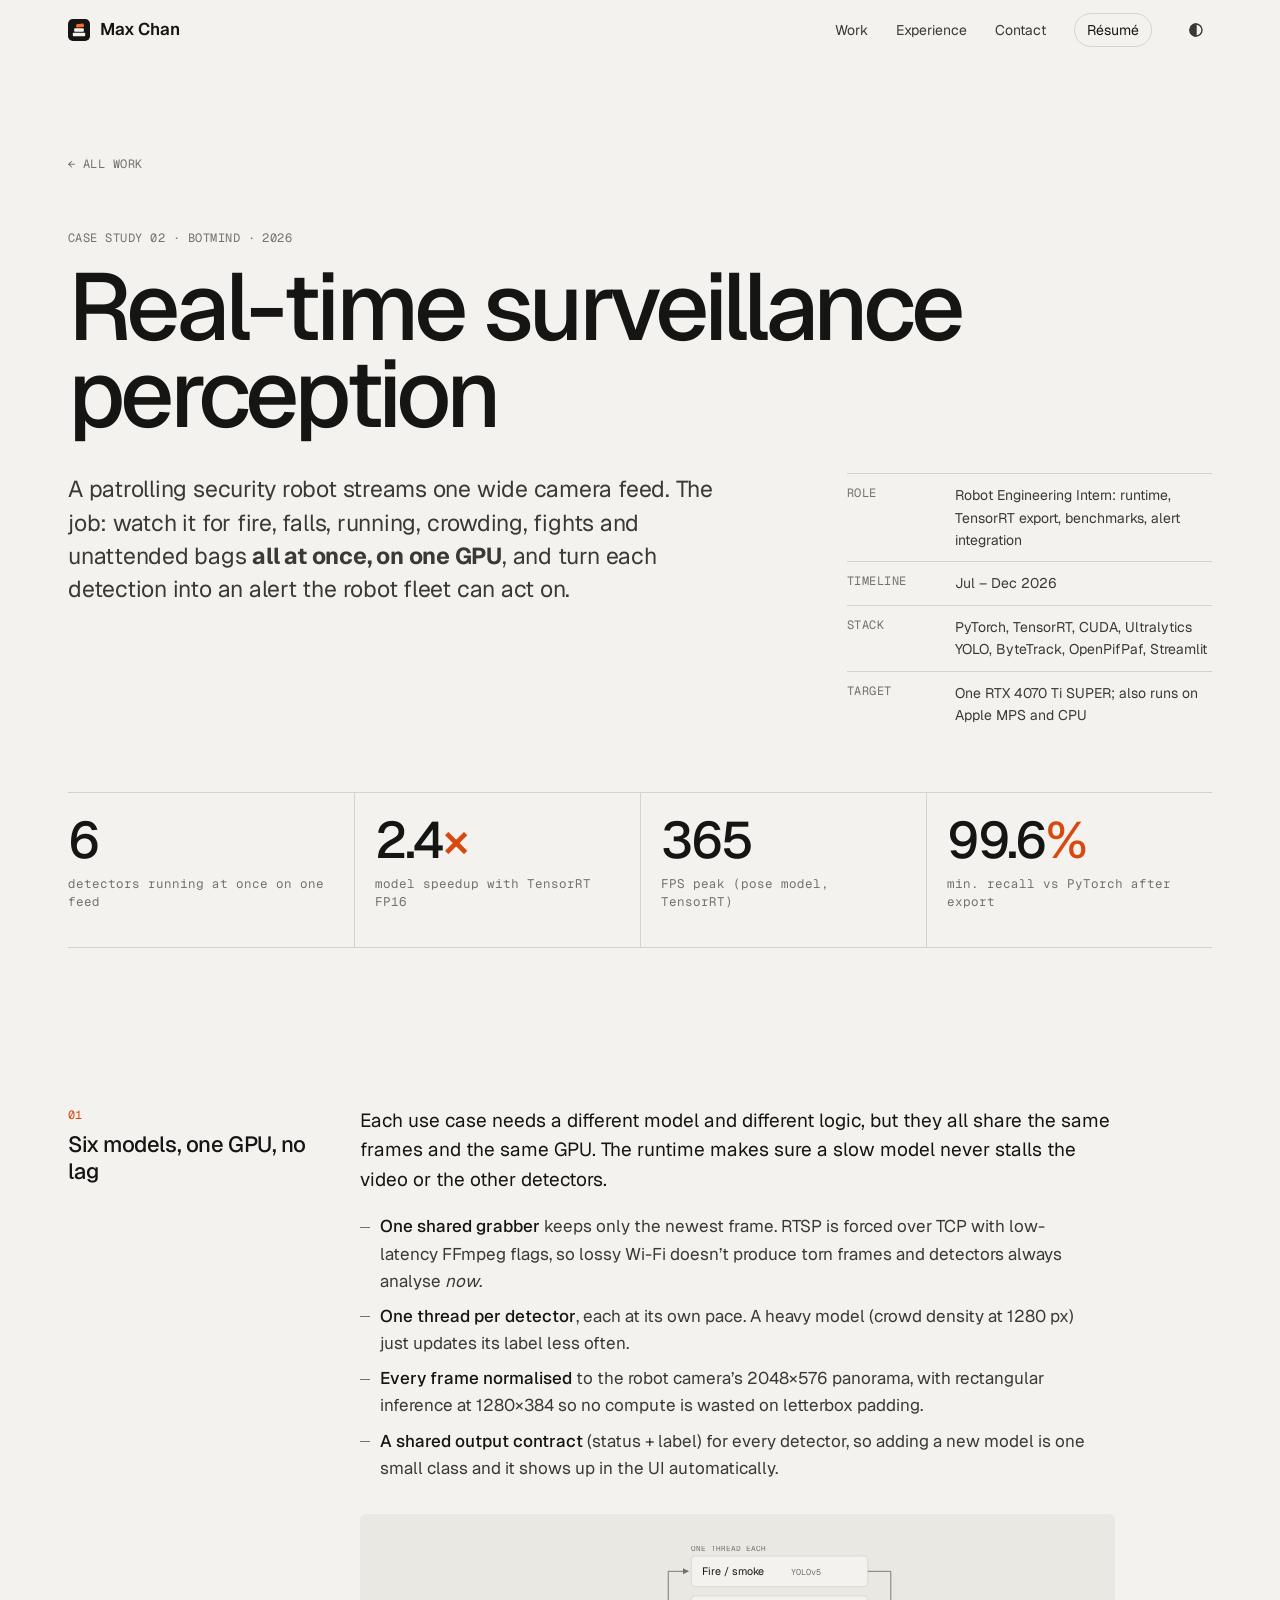
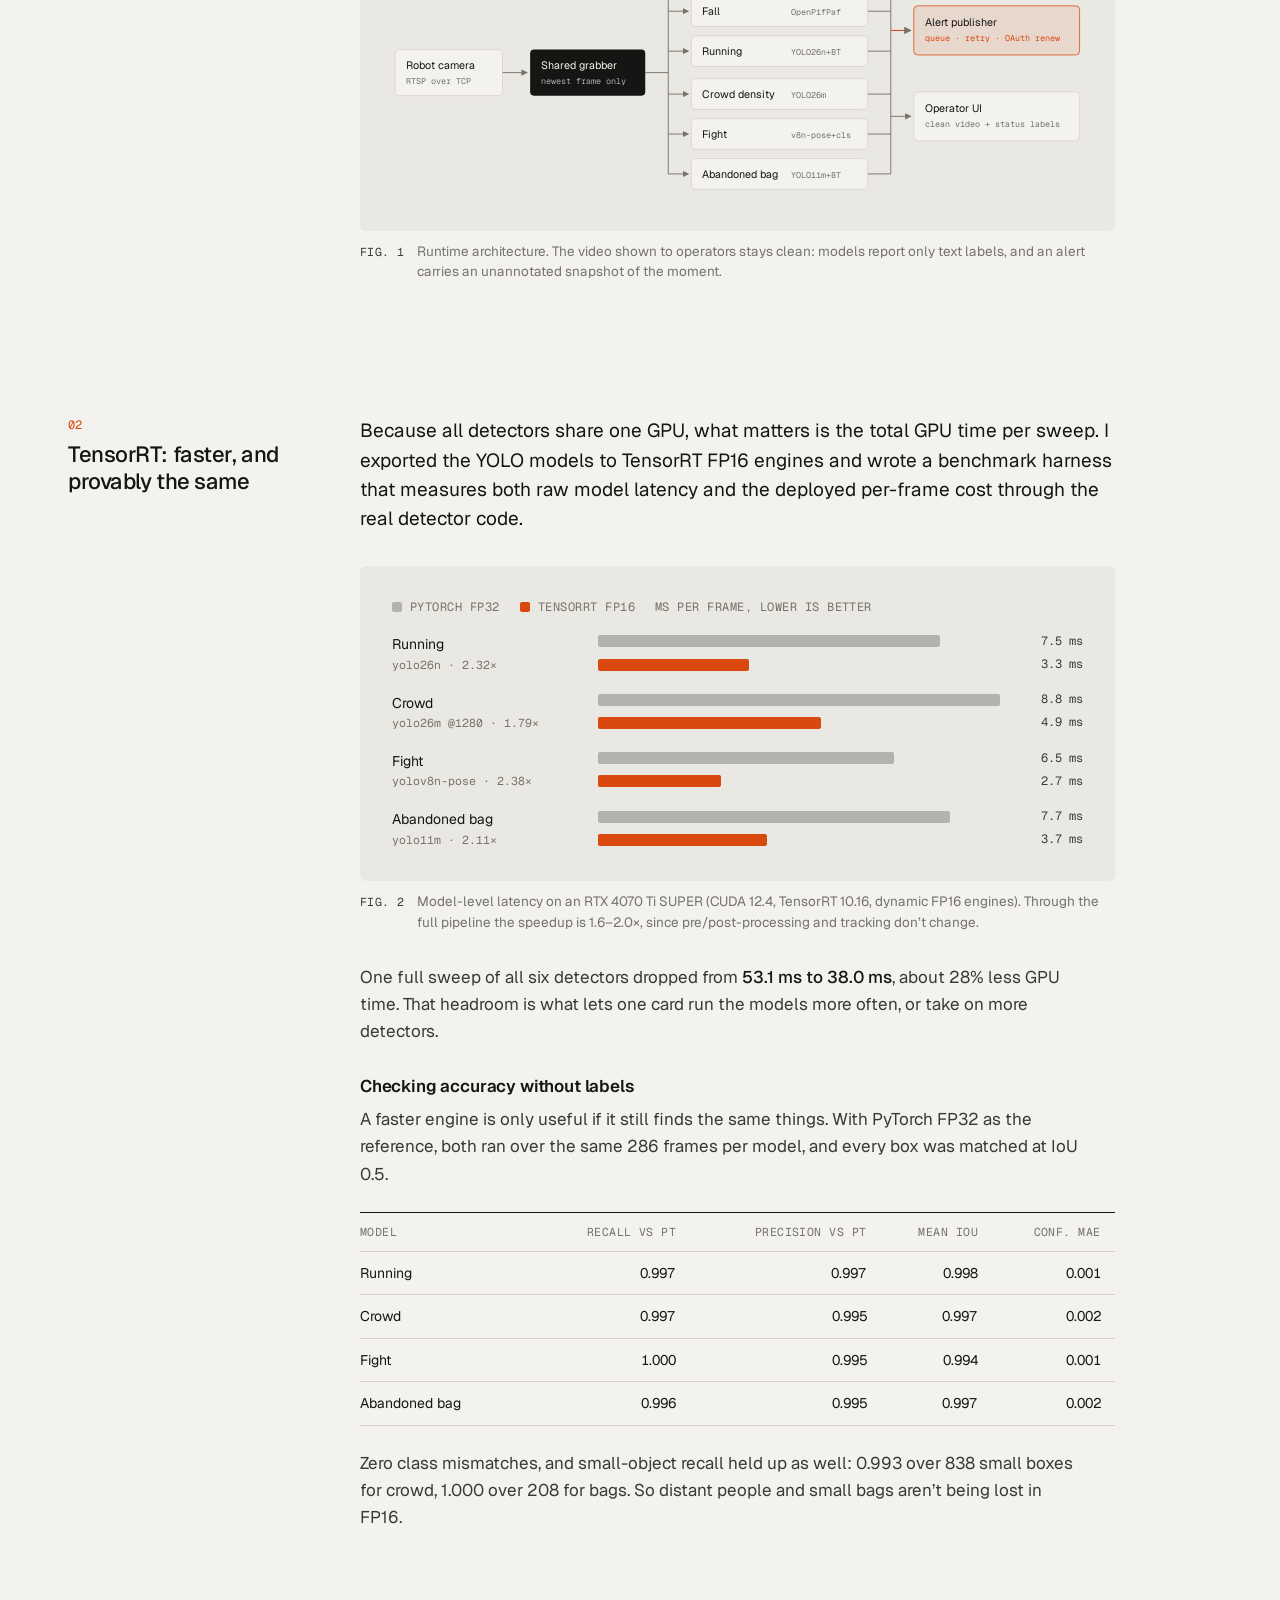
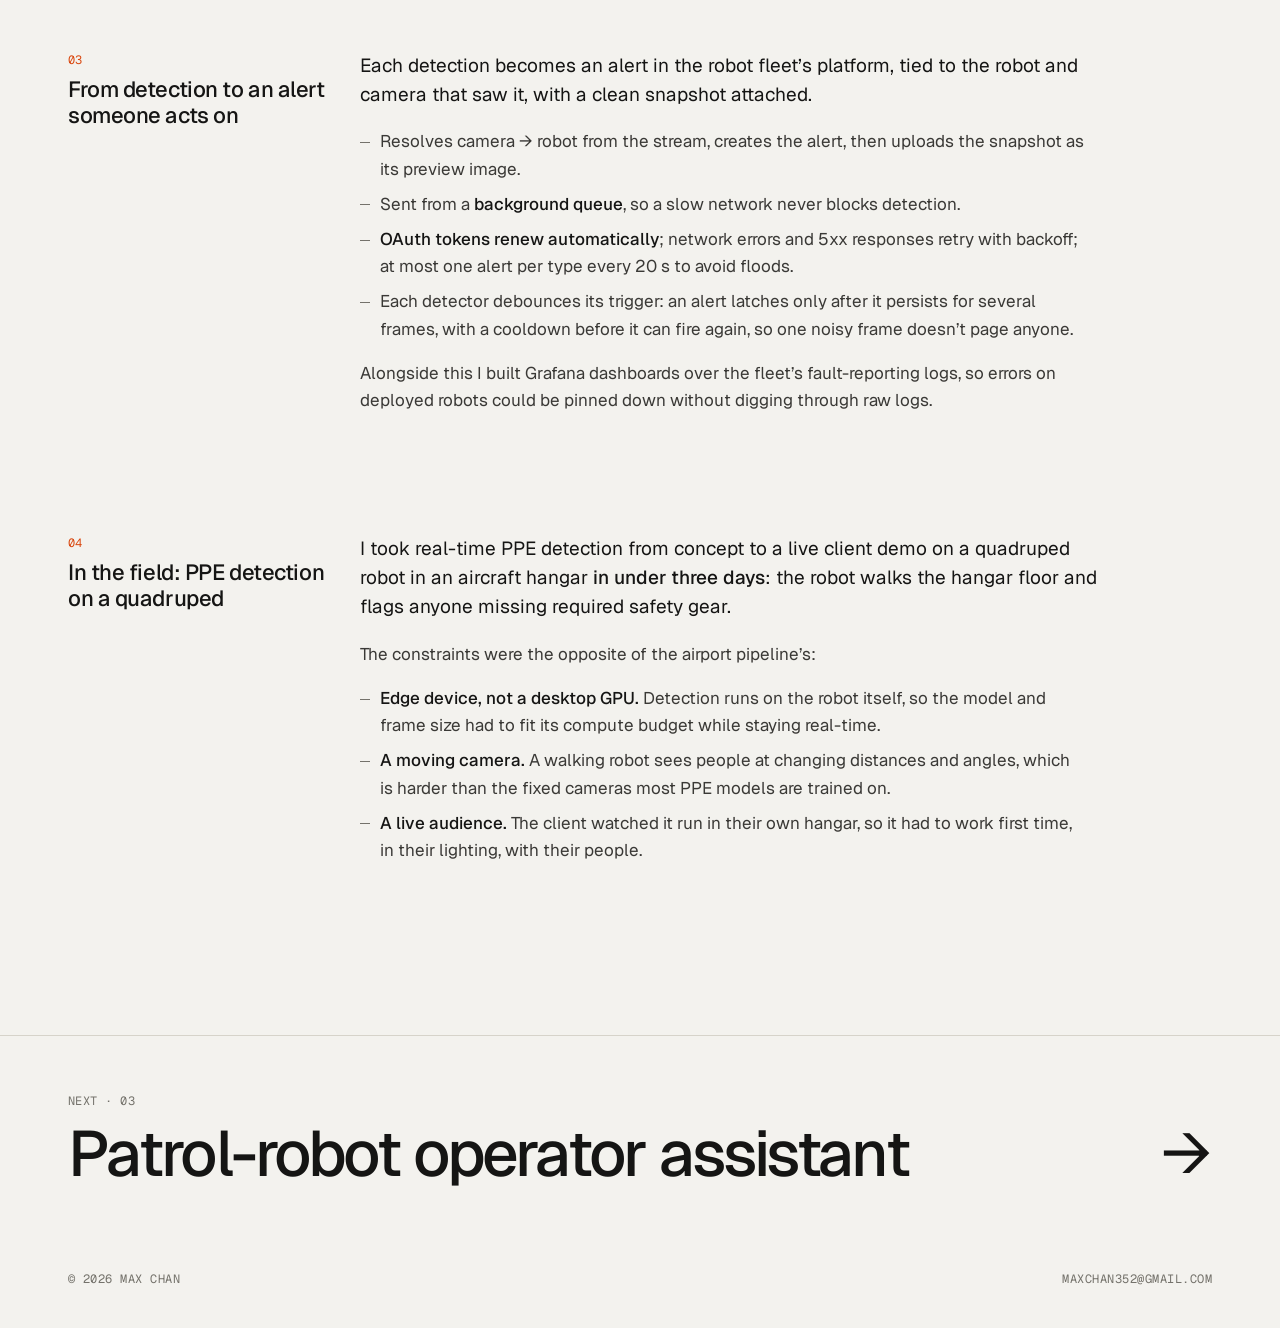
==== work/airport-perception.html @ 88ac438a "Portfolio site Co-Authored-By: Claude Opus 5.5 <noreply@anthropic.com>" ====
<!doctype html>
<html lang="en" class="no-js">
<head>
  <meta charset="utf-8">
  <meta name="viewport" content="width=device-width, initial-scale=1">
  <title>Real-time Surveillance Perception · Max Chan</title>
  <meta name="description" content="Six detectors sharing one GPU on a patrol robot's camera feed, exported to TensorRT FP16 for up to 2.4x faster inference with 99.6%+ recall parity, wired into the robot fleet's alert API.">
  <link rel="icon" href="../assets/favicon.svg" type="image/svg+xml">
  <link rel="preconnect" href="https://fonts.googleapis.com">
  <link rel="preconnect" href="https://fonts.gstatic.com" crossorigin>
  <link href="https://fonts.googleapis.com/css2?family=Geist:wght@300..700&family=Geist+Mono:wght@400;500&display=swap" rel="stylesheet">
  <link rel="stylesheet" href="../assets/css/site.css">
  <script>try{var t=localStorage.getItem("theme");if(t)document.documentElement.dataset.theme=t}catch(e){}</script>
</head>
<body>
<a class="skip" href="#main">Skip to content</a>

<header class="site-header">
  <div class="wrap">
    <a class="brand" href="../" aria-label="Max Chan, home">
      <img class="brand-mark" src="../assets/favicon.svg" alt="">
      Max Chan
    </a>
    <nav class="nav" aria-label="Primary">
      <a href="../#work">Work</a>
      <a class="nav-hide" href="../#experience">Experience</a>
      <a class="nav-hide" href="../#contact">Contact</a>
      <a class="nav-cv" href="../assets/Max_Chan_Resume.pdf">Résumé</a>
      <button class="theme-btn" type="button" aria-label="Toggle dark mode">
        <svg viewBox="0 0 16 16" fill="none" stroke="currentColor" stroke-width="1.4"><circle cx="8" cy="8" r="6"/><path d="M8 2a6 6 0 0 0 0 12z" fill="currentColor"/></svg>
      </button>
    </nav>
  </div>
</header>

<main id="main">
  <section class="cs-head">
    <div class="wrap">
      <a class="back mono" href="../#work">← All work</a>
      <p class="label" style="margin-bottom:16px">Case study 02 · Botmind · 2026</p>
      <h1>Real-time surveillance perception</h1>
      <div class="cs-intro">
        <p class="lede">
          A patrolling security robot streams one wide camera feed. The job: watch it for fire, falls, running,
          crowding, fights and unattended bags <strong>all at once, on one GPU</strong>, and turn each detection
          into an alert the robot fleet can act on.
        </p>
        <dl class="cs-facts">
          <div><dt class="label">Role</dt><dd>Robot Engineering Intern: runtime, TensorRT export, benchmarks, alert integration</dd></div>
          <div><dt class="label">Timeline</dt><dd>Jul – Dec 2026</dd></div>
          <div><dt class="label">Stack</dt><dd>PyTorch, TensorRT, CUDA, Ultralytics YOLO, ByteTrack, OpenPifPaf, Streamlit</dd></div>
          <div><dt class="label">Target</dt><dd>One RTX 4070 Ti SUPER; also runs on Apple MPS and CPU</dd></div>
        </dl>
      </div>

      <div class="stats">
        <div class="stat"><div class="n">6</div><p class="mono">detectors running at once on one feed</p></div>
        <div class="stat"><div class="n">2.4<em>×</em></div><p class="mono">model speedup with TensorRT FP16</p></div>
        <div class="stat"><div class="n">365</div><p class="mono">FPS peak (pose model, TensorRT)</p></div>
        <div class="stat"><div class="n">99.6<em>%</em></div><p class="mono">min. recall vs PyTorch after export</p></div>
      </div>
    </div>
  </section>

  <div class="wrap">
    <section class="chapter">
      <div class="chapter-side"><div class="sticky"><span class="num">01</span><h2>Six models, one GPU, no lag</h2></div></div>
      <div class="chapter-body">
        <p>Each use case needs a different model and different logic, but they all share the same frames and the same GPU. The runtime makes sure a slow model never stalls the video or the other detectors.</p>
        <ul>
          <li><strong>One shared grabber</strong> keeps only the newest frame. RTSP is forced over TCP with low-latency FFmpeg flags, so lossy Wi-Fi doesn’t produce torn frames and detectors always analyse <em>now</em>.</li>
          <li><strong>One thread per detector</strong>, each at its own pace. A heavy model (crowd density at 1280 px) just updates its label less often.</li>
          <li><strong>Every frame normalised</strong> to the robot camera’s 2048×576 panorama, with rectangular inference at 1280×384 so no compute is wasted on letterbox padding.</li>
          <li><strong>A shared output contract</strong> (status + label) for every detector, so adding a new model is one small class and it shows up in the UI automatically.</li>
        </ul>
        <figure>
          <div class="diagram diagram-scroll">
            <svg viewBox="0 0 900 330" role="img" aria-label="Architecture: robot camera to a shared frame grabber, fanned out to six detector threads, which feed an alert publisher and the operator UI">
              <defs><marker id="ah" viewBox="0 0 8 8" refX="7" refY="4" markerWidth="7" markerHeight="7" orient="auto"><path d="M0 0 L8 4 L0 8 z" class="arrowhead"/></marker></defs>
              <rect class="box" x="4" y="135" width="140" height="60" rx="5"/>
              <text class="t" x="18" y="160">Robot camera</text><text class="t-s" x="18" y="180">RTSP over TCP</text>
              <rect class="box-ink" x="180" y="135" width="150" height="60" rx="5"/>
              <text class="t-inv" x="194" y="160">Shared grabber</text><text class="t-s" x="194" y="180" style="fill:var(--bg);opacity:.7">newest frame only</text>
              <path class="ln" d="M144 165 H176" marker-end="url(#ah)"/>
              <path class="ln" d="M330 165 H360 M360 33 V297"/>
              <g>
                <path class="ln" d="M360 33 H386" marker-end="url(#ah)"/><path class="ln" d="M360 85 H386" marker-end="url(#ah)"/><path class="ln" d="M360 137 H386" marker-end="url(#ah)"/>
                <path class="ln" d="M360 193 H386" marker-end="url(#ah)"/><path class="ln" d="M360 245 H386" marker-end="url(#ah)"/><path class="ln" d="M360 297 H386" marker-end="url(#ah)"/>
              </g>
              <g>
                <rect class="box" x="390" y="13" width="230" height="40" rx="5"/><text class="t" x="404" y="38">Fire / smoke</text><text class="t-s" x="520" y="38">YOLOv5</text>
                <rect class="box" x="390" y="65" width="230" height="40" rx="5"/><text class="t" x="404" y="90">Fall</text><text class="t-s" x="520" y="90">OpenPifPaf</text>
                <rect class="box" x="390" y="117" width="230" height="40" rx="5"/><text class="t" x="404" y="142">Running</text><text class="t-s" x="520" y="142">YOLO26n+BT</text>
                <rect class="box" x="390" y="173" width="230" height="40" rx="5"/><text class="t" x="404" y="198">Crowd density</text><text class="t-s" x="520" y="198">YOLO26m</text>
                <rect class="box" x="390" y="225" width="230" height="40" rx="5"/><text class="t" x="404" y="250">Fight</text><text class="t-s" x="520" y="250">v8n-pose+cls</text>
                <rect class="box" x="390" y="277" width="230" height="40" rx="5"/><text class="t" x="404" y="302">Abandoned bag</text><text class="t-s" x="520" y="302">YOLO11m+BT</text>
              </g>
              <path class="ln" d="M620 33 H650 M620 85 H650 M620 137 H650 M620 193 H650 M620 245 H650 M620 297 H650 M650 33 V297"/>
              <path class="ln-acc" d="M650 110 H676" marker-end="url(#ah)"/>
              <path class="ln" d="M650 222 H676" marker-end="url(#ah)"/>
              <rect class="box-accent" x="680" y="78" width="216" height="64" rx="5"/>
              <text class="t" x="694" y="104">Alert publisher</text><text class="t-acc" x="694" y="124">queue · retry · OAuth renew</text>
              <rect class="box" x="680" y="190" width="216" height="64" rx="5"/>
              <text class="t" x="694" y="216">Operator UI</text><text class="t-s" x="694" y="236">clean video + status labels</text>
              <text class="t-s" x="390" y="6" style="font-size:10px">ONE THREAD EACH</text>
            </svg>
          </div>
          <figcaption><span class="mono">Fig. 1</span><span>Runtime architecture. The video shown to operators stays clean: models report only text labels, and an alert carries an unannotated snapshot of the moment.</span></figcaption>
        </figure>
      </div>
    </section>

    <section class="chapter">
      <div class="chapter-side"><div class="sticky"><span class="num">02</span><h2>TensorRT: faster, and provably the same</h2></div></div>
      <div class="chapter-body">
        <p>Because all detectors share one GPU, what matters is the total GPU time per sweep. I exported the YOLO models to TensorRT FP16 engines and wrote a benchmark harness that measures both raw model latency and the deployed per-frame cost through the real detector code.</p>
        <figure>
          <div class="diagram">
            <div class="chart">
              <div class="chart-legend mono"><span><i style="background:var(--muted);opacity:.45"></i>PyTorch FP32</span><span><i style="background:var(--accent)"></i>TensorRT FP16</span><span>ms per frame, lower is better</span></div>
              <div class="chart-row">
                <div class="name">Running<span class="mono">yolo26n · 2.32×</span></div>
                <div class="chart-bars">
                  <div class="chart-bar"><div class="track"><div class="fill" style="width:83.3%"></div></div><span class="v">7.5 ms</span></div>
                  <div class="chart-bar trt"><div class="track"><div class="fill" style="width:36.7%"></div></div><span class="v">3.3 ms</span></div>
                </div>
              </div>
              <div class="chart-row">
                <div class="name">Crowd<span class="mono">yolo26m @1280 · 1.79×</span></div>
                <div class="chart-bars">
                  <div class="chart-bar"><div class="track"><div class="fill" style="width:97.8%"></div></div><span class="v">8.8 ms</span></div>
                  <div class="chart-bar trt"><div class="track"><div class="fill" style="width:54.4%"></div></div><span class="v">4.9 ms</span></div>
                </div>
              </div>
              <div class="chart-row">
                <div class="name">Fight<span class="mono">yolov8n-pose · 2.38×</span></div>
                <div class="chart-bars">
                  <div class="chart-bar"><div class="track"><div class="fill" style="width:72.2%"></div></div><span class="v">6.5 ms</span></div>
                  <div class="chart-bar trt"><div class="track"><div class="fill" style="width:30%"></div></div><span class="v">2.7 ms</span></div>
                </div>
              </div>
              <div class="chart-row">
                <div class="name">Abandoned bag<span class="mono">yolo11m · 2.11×</span></div>
                <div class="chart-bars">
                  <div class="chart-bar"><div class="track"><div class="fill" style="width:85.6%"></div></div><span class="v">7.7 ms</span></div>
                  <div class="chart-bar trt"><div class="track"><div class="fill" style="width:41.1%"></div></div><span class="v">3.7 ms</span></div>
                </div>
              </div>
            </div>
          </div>
          <figcaption><span class="mono">Fig. 2</span><span>Model-level latency on an RTX 4070 Ti SUPER (CUDA 12.4, TensorRT 10.16, dynamic FP16 engines). Through the full pipeline the speedup is 1.6–2.0×, since pre/post-processing and tracking don’t change.</span></figcaption>
        </figure>
        <p>One full sweep of all six detectors dropped from <strong>53.1 ms to 38.0 ms</strong>, about 28% less GPU time. That headroom is what lets one card run the models more often, or take on more detectors.</p>

        <h3>Checking accuracy without labels</h3>
        <p>A faster engine is only useful if it still finds the same things. With PyTorch FP32 as the reference, both ran over the same 286 frames per model, and every box was matched at IoU 0.5.</p>
        <div class="table-wrap">
          <table>
            <thead><tr><th>Model</th><th class="num">Recall vs PT</th><th class="num">Precision vs PT</th><th class="num">Mean IoU</th><th class="num">Conf. MAE</th></tr></thead>
            <tbody>
              <tr><td>Running</td><td class="num">0.997</td><td class="num">0.997</td><td class="num">0.998</td><td class="num">0.001</td></tr>
              <tr><td>Crowd</td><td class="num">0.997</td><td class="num">0.995</td><td class="num">0.997</td><td class="num">0.002</td></tr>
              <tr><td>Fight</td><td class="num">1.000</td><td class="num">0.995</td><td class="num">0.994</td><td class="num">0.001</td></tr>
              <tr><td>Abandoned bag</td><td class="num">0.996</td><td class="num">0.995</td><td class="num">0.997</td><td class="num">0.002</td></tr>
            </tbody>
          </table>
        </div>
        <p>Zero class mismatches, and small-object recall held up as well: 0.993 over 838 small boxes for crowd, 1.000 over 208 for bags. So distant people and small bags aren’t being lost in FP16.</p>
      </div>
    </section>

    <section class="chapter">
      <div class="chapter-side"><div class="sticky"><span class="num">03</span><h2>From detection to an alert someone acts on</h2></div></div>
      <div class="chapter-body">
        <p>Each detection becomes an alert in the robot fleet’s platform, tied to the robot and camera that saw it, with a clean snapshot attached.</p>
        <ul>
          <li>Resolves camera → robot from the stream, creates the alert, then uploads the snapshot as its preview image.</li>
          <li>Sent from a <strong>background queue</strong>, so a slow network never blocks detection.</li>
          <li><strong>OAuth tokens renew automatically</strong>; network errors and 5xx responses retry with backoff; at most one alert per type every 20 s to avoid floods.</li>
          <li>Each detector debounces its trigger: an alert latches only after it persists for several frames, with a cooldown before it can fire again, so one noisy frame doesn’t page anyone.</li>
        </ul>
        <p>Alongside this I built Grafana dashboards over the fleet’s fault-reporting logs, so errors on deployed robots could be pinned down without digging through raw logs.</p>
      </div>
    </section>

    <section class="chapter">
      <div class="chapter-side"><div class="sticky"><span class="num">04</span><h2>In the field: PPE detection on a quadruped</h2></div></div>
      <div class="chapter-body">
        <p>I took real-time PPE detection from concept to a live client demo on a quadruped robot in an aircraft hangar <strong>in under three days</strong>: the robot walks the hangar floor and flags anyone missing required safety gear.</p>
        <p>The constraints were the opposite of the airport pipeline’s:</p>
        <ul>
          <li><strong>Edge device, not a desktop GPU.</strong> Detection runs on the robot itself, so the model and frame size had to fit its compute budget while staying real-time.</li>
          <li><strong>A moving camera.</strong> A walking robot sees people at changing distances and angles, which is harder than the fixed cameras most PPE models are trained on.</li>
          <li><strong>A live audience.</strong> The client watched it run in their own hangar, so it had to work first time, in their lighting, with their people.</li>
        </ul>
      </div>
    </section>
  </div>

  <nav class="next" aria-label="Next project">
    <div class="wrap">
      <a href="gibson-assistant.html">
        <div><p class="label">Next · 03</p><h2>Patrol-robot operator assistant</h2></div>
        <span class="arrow" aria-hidden="true">→</span>
      </a>
    </div>
  </nav>
</main>

<footer class="site-footer">
  <div class="wrap mono">
    <span>© 2026 Max Chan</span>
    <a href="mailto:maxchan352@gmail.com" style="text-decoration:none">maxchan352@gmail.com</a>
  </div>
</footer>

<script src="../assets/js/site.js" defer></script>
</body>
</html>
---- assets/css/site.css ----
/* ---------------------------------------------------------------
   Max Chan: portfolio
   One stylesheet. Tokens first, then layout, then components.
---------------------------------------------------------------- */

:root {
  --bg: #f3f2ee;
  --surface: #eae8e2;
  --surface-2: #e2dfd7;
  --ink: #151514;
  --ink-2: #3a3936;
  --muted: #74726b;
  --rule: #d6d3ca;
  --accent: #d9480f;
  --accent-soft: rgba(217, 72, 15, 0.1);
  --maxw: 1240px;
  --gutter: clamp(16px, 4vw, 48px);
  --radius: 6px;
  --font: "Geist", ui-sans-serif, system-ui, -apple-system, "Segoe UI", sans-serif;
  --mono: "Geist Mono", ui-monospace, "SF Mono", Menlo, monospace;
  color-scheme: light;
}

@media (prefers-color-scheme: dark) {
  :root:not([data-theme="light"]) {
    --bg: #0f0f0e;
    --surface: #181816;
    --surface-2: #21201d;
    --ink: #eeede8;
    --ink-2: #c8c6bf;
    --muted: #8a8880;
    --rule: #2b2a27;
    --accent: #ff6b2c;
    --accent-soft: rgba(255, 107, 44, 0.12);
    color-scheme: dark;
  }
}
:root[data-theme="dark"] {
  --bg: #0f0f0e;
  --surface: #181816;
  --surface-2: #21201d;
  --ink: #eeede8;
  --ink-2: #c8c6bf;
  --muted: #8a8880;
  --rule: #2b2a27;
  --accent: #ff6b2c;
  --accent-soft: rgba(255, 107, 44, 0.12);
  color-scheme: dark;
}

*, *::before, *::after { box-sizing: border-box; }
html { -webkit-text-size-adjust: 100%; scroll-behavior: smooth; }
@media (prefers-reduced-motion: reduce) { html { scroll-behavior: auto; } }

body {
  margin: 0;
  background: var(--bg);
  color: var(--ink);
  font-family: var(--font);
  font-size: 17px;
  line-height: 1.6;
  font-feature-settings: "ss01", "cv11";
  -webkit-font-smoothing: antialiased;
  overflow-x: hidden;
}

img, video, svg { display: block; max-width: 100%; }
a { color: inherit; }
p { margin: 0 0 1em; }
h1, h2, h3, h4 { margin: 0; font-weight: 500; letter-spacing: -0.02em; line-height: 1.1; }
::selection { background: var(--accent); color: #fff; }

:focus-visible { outline: 2px solid var(--accent); outline-offset: 3px; border-radius: 2px; }

.wrap { max-width: var(--maxw); margin: 0 auto; padding: 0 var(--gutter); }

.mono, .label {
  font-family: var(--mono);
  font-size: 12px;
  letter-spacing: 0.04em;
  text-transform: uppercase;
  color: var(--muted);
  line-height: 1.5;
}

.skip { position: absolute; left: -9999px; }
.skip:focus { left: 16px; top: 16px; z-index: 100; background: var(--ink); color: var(--bg); padding: 8px 12px; }

/* ---------- header ---------- */

.site-header {
  position: sticky; top: 0; z-index: 20;
  background: color-mix(in srgb, var(--bg) 88%, transparent);
  backdrop-filter: saturate(1.2) blur(10px);
  -webkit-backdrop-filter: saturate(1.2) blur(10px);
  border-bottom: 1px solid transparent;
  transition: border-color .2s;
}
.site-header.scrolled { border-bottom-color: var(--rule); }
.site-header .wrap { display: flex; align-items: center; justify-content: space-between; height: 60px; gap: 16px; }
.brand { text-decoration: none; font-weight: 600; letter-spacing: -0.01em; display: flex; align-items: center; gap: 10px; }
.brand-mark { width: 22px; height: 22px; }
.nav { display: flex; align-items: center; gap: 28px; }
.nav a { text-decoration: none; font-size: 14px; color: var(--ink-2); }
.nav a:hover { color: var(--ink); }
.nav .nav-cv { border: 1px solid var(--rule); padding: 5px 12px; border-radius: 999px; color: var(--ink); }
.nav .nav-cv:hover { border-color: var(--ink); }
.theme-btn {
  appearance: none; border: 0; background: none; color: var(--ink-2); cursor: pointer;
  width: 32px; height: 32px; display: grid; place-items: center; border-radius: 50%;
}
.theme-btn:hover { background: var(--surface); color: var(--ink); }
.theme-btn svg { width: 16px; height: 16px; }
@media (max-width: 720px) {
  .nav .nav-hide { display: none; }
  .nav { gap: 16px; }
}

/* ---------- hero ---------- */

.hero { padding: clamp(56px, 10vw, 120px) 0 clamp(40px, 6vw, 72px); }
.hero-grid { display: grid; grid-template-columns: repeat(12, 1fr); gap: 24px; align-items: end; }
.hero h1 {
  grid-column: 1 / -1;
  font-size: clamp(56px, 11vw, 148px);
  font-weight: 500;
  letter-spacing: -0.055em;
  line-height: 0.88;
  margin-bottom: clamp(28px, 4vw, 48px);
}
.hero-lede { grid-column: 1 / span 7; font-size: clamp(19px, 1.9vw, 24px); line-height: 1.45; color: var(--ink-2); margin: 0; letter-spacing: -0.01em; }
.hero-lede strong { color: var(--ink); font-weight: 500; }
.hero-meta { grid-column: 9 / -1; display: grid; gap: 14px; }
.hero-meta div { border-top: 1px solid var(--rule); padding-top: 10px; display: flex; justify-content: space-between; gap: 12px; font-size: 14px; }
.hero-meta dt { margin: 0; }
.hero-meta dd { margin: 0; text-align: right; }
.hero-meta a { text-decoration: none; }
.hero-meta a:hover { color: var(--accent); }
.dot { display: inline-block; width: 7px; height: 7px; border-radius: 50%; background: var(--accent); margin-right: 8px; vertical-align: 1px; }
@media (max-width: 860px) {
  .hero-lede, .hero-meta { grid-column: 1 / -1; }
}

/* ---------- featured media ---------- */

.feature { padding-bottom: clamp(64px, 9vw, 120px); }
.feature-frame {
  position: relative; overflow: hidden; border-radius: var(--radius);
  background: #0b0b0a; aspect-ratio: 16 / 9;
}
.feature-frame video { width: 100%; height: 100%; object-fit: cover; }
.feature-bar {
  display: grid; grid-template-columns: 1fr auto; gap: 16px; align-items: baseline;
  padding-top: 14px;
}
.feature-bar a { font-size: 15px; text-decoration: none; color: var(--ink); white-space: nowrap; }
.feature-bar a:hover { color: var(--accent); }
.feature-bar a span { display: inline-block; transition: transform .2s; }
.feature-bar a:hover span { transform: translateX(3px); }

/* ---------- section heads ---------- */

.section { padding: clamp(64px, 9vw, 120px) 0; border-top: 1px solid var(--rule); }
.section-head { display: grid; grid-template-columns: repeat(12, 1fr); gap: 24px; margin-bottom: clamp(32px, 5vw, 56px); align-items: baseline; }
.section-head .label { grid-column: 1 / span 3; }
.section-head h2 { grid-column: 4 / -1; font-size: clamp(30px, 4vw, 48px); letter-spacing: -0.035em; }
@media (max-width: 860px) {
  .section-head .label, .section-head h2 { grid-column: 1 / -1; }
  .section-head { gap: 10px; }
}

/* ---------- work list ---------- */

.work-list { list-style: none; margin: 0; padding: 0; border-top: 1px solid var(--rule); }
.work-item { border-bottom: 1px solid var(--rule); }
.work-link {
  display: grid; grid-template-columns: repeat(12, 1fr); gap: 24px;
  padding: 28px 0; text-decoration: none; color: inherit; align-items: start;
}
.work-idx { grid-column: 1 / span 1; padding-top: 6px; }
.work-body { grid-column: 2 / span 6; }
.work-body h3 { font-size: clamp(24px, 2.6vw, 34px); letter-spacing: -0.03em; margin-bottom: 10px; display: flex; align-items: baseline; gap: 10px; }
.work-body h3 .arrow { font-size: .7em; color: var(--muted); transition: transform .2s, color .2s; }
.work-link[href]:hover h3 .arrow { transform: translate(3px, -3px); color: var(--accent); }
.work-body p { color: var(--ink-2); margin-bottom: 14px; max-width: 52ch; }
.work-meta { display: flex; gap: 8px 18px; flex-wrap: wrap; }
.work-thumb { grid-column: 8 / -1; }
.thumb {
  position: relative; aspect-ratio: 16 / 10; border-radius: var(--radius); overflow: hidden;
  background: var(--surface);
}
.thumb video, .thumb img { width: 100%; height: 100%; object-fit: cover; transition: transform .6s cubic-bezier(.2,.7,.2,1); }
.work-link[href]:hover .thumb video, .work-link[href]:hover .thumb img { transform: scale(1.025); }
.thumb-tag {
  position: absolute; left: 10px; bottom: 10px; z-index: 2;
  background: rgba(15, 15, 14, .72); color: #f3f2ee; padding: 3px 8px; border-radius: 4px;
  font-family: var(--mono); font-size: 11px; letter-spacing: .04em; text-transform: uppercase;
}
@media (max-width: 860px) {
  .work-link { grid-template-columns: 1fr; gap: 14px; }
  .work-idx, .work-body, .work-thumb { grid-column: 1 / -1; }
  .work-thumb { order: -1; }
  .work-idx { display: none; }
}

/* data-driven thumbnails for work without footage yet */
.thumb-data { display: grid; padding: clamp(16px, 2.4vw, 28px); align-content: space-between; height: 100%; }
.thumb-data .big { font-size: clamp(40px, 5.4vw, 72px); font-weight: 500; letter-spacing: -0.05em; line-height: 1; }
.thumb-data .big small { font-size: .35em; letter-spacing: 0; color: var(--muted); margin-left: 6px; font-weight: 400; }
.bars { display: grid; gap: 7px; }
.bars .row { display: grid; grid-template-columns: 76px 1fr 44px; gap: 10px; align-items: center; font-family: var(--mono); font-size: 11px; color: var(--muted); }
.bars .track { height: 7px; background: var(--surface-2); border-radius: 2px; position: relative; overflow: hidden; }
.bars .fill { position: absolute; inset: 0 auto 0 0; background: var(--ink); border-radius: 2px; }
.bars .fill.accent { background: var(--accent); }

.chat-mini { display: grid; gap: 8px; padding: clamp(16px, 2.4vw, 28px); align-content: center; height: 100%; }
.chat-mini .b { max-width: 82%; padding: 9px 12px; border-radius: 10px; font-size: 13px; line-height: 1.4; }
.chat-mini .q { justify-self: end; background: var(--ink); color: var(--bg); border-bottom-right-radius: 3px; }
.chat-mini .a { background: var(--bg); border: 1px solid var(--rule); border-bottom-left-radius: 3px; }
.chat-mini .a .mono { display: block; margin-top: 6px; font-size: 10px; text-transform: none; }

/* step list thumbnail */
.flow-mini { list-style: none; margin: 0; padding: clamp(16px, 2.4vw, 28px); height: 100%; display: grid; align-content: center; gap: 0; }
.flow-mini li { display: grid; grid-template-columns: 36px 1fr auto; align-items: baseline; gap: 8px; padding: 11px 0; border-bottom: 1px solid var(--rule); font-size: 15px; }
.flow-mini li:last-child { border-bottom: 0; }
.flow-mini .mono { color: var(--accent); }
.flow-mini em { font-style: normal; font-family: var(--mono); font-size: 11px; color: var(--muted); border: 1px solid var(--rule); border-radius: 999px; padding: 1px 8px; }

/* ---------- experience ---------- */

.xp { border-top: 1px solid var(--rule); }
.xp-row { display: grid; grid-template-columns: repeat(12, 1fr); gap: 24px; padding: 32px 0; border-bottom: 1px solid var(--rule); }
.xp-when { grid-column: 1 / span 3; }
.xp-what { grid-column: 4 / span 6; }
.xp-what h3 { font-size: 22px; letter-spacing: -0.02em; margin-bottom: 4px; }
.xp-what .role { color: var(--muted); margin-bottom: 16px; }
.xp-what ul { margin: 0; padding: 0; list-style: none; display: grid; gap: 10px; }
.xp-what li { position: relative; padding-left: 20px; color: var(--ink-2); }
.xp-what li::before { content: ""; position: absolute; left: 0; top: .78em; width: 10px; height: 1px; background: var(--muted); }
.xp-what li a { text-decoration-color: var(--rule); text-underline-offset: 3px; }
.xp-what li a:hover { text-decoration-color: var(--accent); }
.xp-side { grid-column: 10 / -1; display: flex; flex-wrap: wrap; gap: 6px; align-content: start; }
@media (max-width: 860px) {
  .xp-row { grid-template-columns: 1fr; gap: 8px; }
  .xp-when, .xp-what, .xp-side { grid-column: 1 / -1; }
  .xp-side { margin-top: 12px; }
}

.chip {
  font-family: var(--mono); font-size: 11.5px; letter-spacing: .02em;
  border: 1px solid var(--rule); border-radius: 999px; padding: 3px 10px; color: var(--ink-2);
  white-space: nowrap;
}

/* ---------- skills ---------- */

.skills { display: grid; grid-template-columns: repeat(4, 1fr); gap: 24px; }
.skills h3 { font-size: 15px; font-weight: 500; letter-spacing: 0; padding-bottom: 12px; border-bottom: 1px solid var(--rule); margin-bottom: 14px; }
.skills ul { list-style: none; margin: 0; padding: 0; display: grid; gap: 6px; color: var(--ink-2); font-size: 15px; }
@media (max-width: 860px) { .skills { grid-template-columns: repeat(2, 1fr); gap: 32px 20px; } }

/* ---------- contact / footer ---------- */

.contact { padding: clamp(80px, 12vw, 160px) 0 clamp(40px, 6vw, 64px); border-top: 1px solid var(--rule); }
.contact h2 { font-size: clamp(40px, 7vw, 96px); letter-spacing: -0.05em; line-height: .95; margin-bottom: 32px; }
.contact h2 a { text-decoration: none; border-bottom: 2px solid var(--rule); transition: border-color .2s, color .2s; overflow-wrap: anywhere; }
.contact h2 a:hover { border-color: var(--accent); color: var(--accent); }
.contact-links { display: flex; flex-wrap: wrap; gap: 12px 28px; }
.contact-links a { text-decoration: none; font-size: 15px; }
.contact-links a:hover { color: var(--accent); }
.site-footer { padding: 28px 0 40px; }
.site-footer .wrap { display: flex; justify-content: space-between; gap: 16px; flex-wrap: wrap; }

/* ---------- case study ---------- */

.cs-head { padding: clamp(40px, 7vw, 88px) 0 clamp(32px, 5vw, 56px); }
.back { text-decoration: none; display: inline-flex; gap: 8px; margin-bottom: clamp(28px, 5vw, 56px); }
.back:hover { color: var(--accent); }
.cs-head h1 { font-size: clamp(42px, 7.4vw, 104px); letter-spacing: -0.05em; line-height: .92; max-width: 14ch; margin-bottom: clamp(24px, 3vw, 36px); }
.cs-intro { display: grid; grid-template-columns: repeat(12, 1fr); gap: 24px; }
.cs-intro .lede { grid-column: 1 / span 7; font-size: clamp(19px, 1.8vw, 23px); line-height: 1.45; color: var(--ink-2); letter-spacing: -0.01em; margin: 0; }
.cs-facts { grid-column: 9 / -1; margin: 0; display: grid; gap: 0; }
.cs-facts div { display: grid; grid-template-columns: 96px 1fr; gap: 12px; padding: 10px 0; border-top: 1px solid var(--rule); font-size: 14px; }
.cs-facts dt { margin: 0; }
.cs-facts dd { margin: 0; color: var(--ink-2); }
.cs-facts a { text-underline-offset: 3px; text-decoration-color: var(--rule); }
.cs-facts a:hover { color: var(--accent); text-decoration-color: var(--accent); }
@media (max-width: 860px) { .cs-intro .lede, .cs-facts { grid-column: 1 / -1; } }

.stats { display: grid; grid-template-columns: repeat(4, 1fr); border-top: 1px solid var(--rule); border-bottom: 1px solid var(--rule); margin: clamp(32px, 5vw, 56px) 0 0; }
.stat { padding: 22px 20px 22px 0; }
.stat + .stat { padding-left: 20px; border-left: 1px solid var(--rule); }
.stat .n { font-size: clamp(32px, 4vw, 52px); letter-spacing: -0.045em; line-height: 1; font-weight: 500; margin-bottom: 8px; }
.stat .n em { font-style: normal; color: var(--accent); }
.stat .mono { text-transform: none; letter-spacing: 0; font-size: 12.5px; }
@media (max-width: 860px) {
  .stats { grid-template-columns: repeat(2, 1fr); }
  .stat:nth-child(3) { padding-left: 0; border-left: 0; }
  .stat:nth-child(n+3) { border-top: 1px solid var(--rule); }
}

.cs-hero { margin-top: clamp(32px, 5vw, 56px); }

.chapter { display: grid; grid-template-columns: repeat(12, 1fr); gap: 24px; padding: clamp(56px, 8vw, 104px) 0 0; }
.chapter-side { grid-column: 1 / span 3; }
.chapter-side .sticky { position: sticky; top: 84px; }
.chapter-side .num { font-family: var(--mono); font-size: 12px; color: var(--accent); display: block; margin-bottom: 6px; }
.chapter-side h2 { font-size: 22px; letter-spacing: -0.02em; line-height: 1.2; }
.chapter-body { grid-column: 4 / span 8; }
.chapter-body > p, .chapter-body > ul { max-width: 66ch; color: var(--ink-2); }
.chapter-body > p:first-child { font-size: 19px; color: var(--ink); line-height: 1.55; }
.chapter-body h3 { font-size: 17px; font-weight: 600; letter-spacing: -0.01em; margin: 32px 0 10px; }
.chapter-body ul { padding-left: 0; list-style: none; display: grid; gap: 8px; }
.chapter-body ul li { position: relative; padding-left: 20px; }
.chapter-body ul li::before { content: ""; position: absolute; left: 0; top: .8em; width: 10px; height: 1px; background: var(--muted); }
.chapter-body strong { color: var(--ink); font-weight: 500; }
.chapter-body code { font-family: var(--mono); font-size: .86em; background: var(--surface); padding: 1px 5px; border-radius: 3px; }
@media (max-width: 860px) {
  .chapter { grid-template-columns: 1fr; gap: 16px; }
  .chapter-side, .chapter-body { grid-column: 1 / -1; }
  .chapter-side .sticky { position: static; }
}

/* figures */
figure { margin: 32px 0; }
figure.wide { margin-left: 0; margin-right: 0; }
.fig-media { border-radius: var(--radius); overflow: hidden; background: var(--surface); }
.fig-media img, .fig-media video { width: 100%; height: auto; }
.fig-media.dark { background: #0b0b0a; }
figcaption { display: grid; grid-template-columns: auto 1fr; gap: 12px; padding-top: 10px; font-size: 13.5px; color: var(--muted); line-height: 1.5; }
figcaption .mono { font-size: 11.5px; padding-top: 2px; color: var(--ink-2); }
.fig-pair { display: grid; grid-template-columns: 1fr 1fr; gap: 12px; }
.fig-pair.tall { align-items: start; }
@media (max-width: 640px) { .fig-pair { grid-template-columns: 1fr; } }
.fig-media.zoomable { cursor: zoom-in; }

/* full-bleed band inside a case study */
.band { margin: clamp(56px, 8vw, 104px) 0 0; }

/* tables */
.table-wrap { overflow-x: auto; margin: 24px 0; border-top: 1px solid var(--ink); }
table { border-collapse: collapse; width: 100%; font-size: 14px; font-variant-numeric: tabular-nums; }
th, td { text-align: left; padding: 10px 14px 10px 0; border-bottom: 1px solid var(--rule); vertical-align: top; }
th { font-family: var(--mono); font-weight: 400; font-size: 11.5px; letter-spacing: .04em; text-transform: uppercase; color: var(--muted); }
td.num, th.num { text-align: right; }
td strong { font-weight: 600; }
tr.hl td { color: var(--ink); }
tr.hl td:first-child { box-shadow: inset 2px 0 0 var(--accent); padding-left: 10px; }

/* diagrams */
.diagram { background: var(--surface); border-radius: var(--radius); padding: clamp(16px, 3vw, 32px); }
.diagram svg { width: 100%; height: auto; }
.diagram .box { fill: var(--bg); stroke: var(--rule); }
.diagram .box-ink { fill: var(--ink); }
.diagram .box-accent { fill: var(--accent-soft); stroke: var(--accent); }
.diagram .t { fill: var(--ink); font-family: var(--font); font-size: 14px; }
.diagram .t-inv { fill: var(--bg); font-family: var(--font); font-size: 14px; }
.diagram .t-s { fill: var(--muted); font-family: var(--mono); font-size: 11px; }
.diagram .t-acc { fill: var(--accent); font-family: var(--mono); font-size: 11px; }
.diagram .ln { stroke: var(--muted); stroke-width: 1.2; fill: none; }
.diagram .ln-acc { stroke: var(--accent); stroke-width: 1.4; fill: none; }
.diagram .arrowhead { fill: var(--muted); }

/* bar chart */
.chart { display: grid; gap: 16px; }
.chart-legend { display: flex; gap: 20px; flex-wrap: wrap; }
.chart-legend span { display: inline-flex; align-items: center; gap: 8px; }
.chart-legend i { width: 10px; height: 10px; border-radius: 2px; display: inline-block; }
.chart-row { display: grid; grid-template-columns: minmax(120px, 190px) 1fr; gap: 16px; align-items: center; }
.chart-row .name { font-size: 14px; }
.chart-row .name .mono { display: block; text-transform: none; letter-spacing: 0; font-size: 11.5px; }
.chart-bars { display: grid; gap: 4px; }
.chart-bar { display: grid; grid-template-columns: 1fr 64px; gap: 10px; align-items: center; }
.chart-bar .track { height: 12px; position: relative; }
.chart-bar .fill { position: absolute; inset: 0 auto 0 0; border-radius: 2px; background: var(--muted); opacity: .45; }
.chart-bar.trt .fill { background: var(--accent); opacity: 1; }
.chart-bar .v { font-family: var(--mono); font-size: 12px; color: var(--ink-2); text-align: right; font-variant-numeric: tabular-nums; }
@media (max-width: 640px) { .chart-row { grid-template-columns: 1fr; gap: 6px; } }

/* callout */
.note {
  border-left: 2px solid var(--accent); padding: 4px 0 4px 18px; margin: 28px 0;
  color: var(--ink-2); max-width: 64ch;
}
.note .label { display: block; margin-bottom: 4px; color: var(--accent); }

/* transcript */
.transcript { display: grid; gap: 12px; background: var(--surface); padding: clamp(16px, 3vw, 28px); border-radius: var(--radius); }
.transcript .msg { max-width: 78%; padding: 12px 16px; border-radius: 12px; font-size: 15px; line-height: 1.5; }
.transcript .you { justify-self: end; background: var(--ink); color: var(--bg); border-bottom-right-radius: 4px; }
.transcript .bot { background: var(--bg); border: 1px solid var(--rule); border-bottom-left-radius: 4px; }
.transcript .bot .mono { display: block; margin-top: 8px; text-transform: none; letter-spacing: 0; font-size: 11.5px; }
.transcript .bot.esc { border-color: var(--accent); }
@media (max-width: 640px) { .transcript .msg { max-width: 92%; } }

/* next project */
.next { margin-top: clamp(80px, 12vw, 160px); border-top: 1px solid var(--rule); }
.next a { display: grid; grid-template-columns: 1fr auto; gap: 24px; align-items: end; padding: clamp(32px, 5vw, 56px) 0; text-decoration: none; }
.next h2 { font-size: clamp(32px, 5vw, 64px); letter-spacing: -0.045em; line-height: 1; margin-top: 10px; }
.next .arrow { font-size: clamp(32px, 5vw, 64px); line-height: 1; transition: transform .25s; }
.next a:hover .arrow { transform: translateX(8px); color: var(--accent); }

/* lightbox */
dialog.lightbox {
  border: 0; padding: 0; background: transparent; max-width: min(1400px, 94vw); max-height: 92vh;
}
dialog.lightbox::backdrop { background: rgba(10, 10, 9, .9); }
dialog.lightbox img { max-height: 88vh; width: auto; margin: auto; border-radius: 4px; }
dialog.lightbox p { color: #bbb; font-size: 13px; text-align: center; margin: 10px 0 0; }

/* reveal on scroll */
.reveal { opacity: 0; transform: translateY(14px); transition: opacity .7s ease, transform .7s cubic-bezier(.2,.7,.2,1); }
.reveal.in { opacity: 1; transform: none; }
@media (prefers-reduced-motion: reduce) { .reveal { opacity: 1; transform: none; transition: none; } }
.no-js .reveal { opacity: 1; transform: none; }

/* wide diagrams scroll sideways on phones instead of shrinking the text */
.diagram-scroll { overflow-x: auto; }
.diagram-scroll svg { min-width: 680px; }

/* keep tall screen recordings within one screen */
.cs-hero .fig-media video { max-height: 80vh; width: auto; margin: 0 auto; }

/* 12-column gaps alone overflow a phone screen: collapse to one column */
@media (max-width: 860px) {
  .hero-grid, .cs-intro, .section-head { grid-template-columns: minmax(0, 1fr); }
}
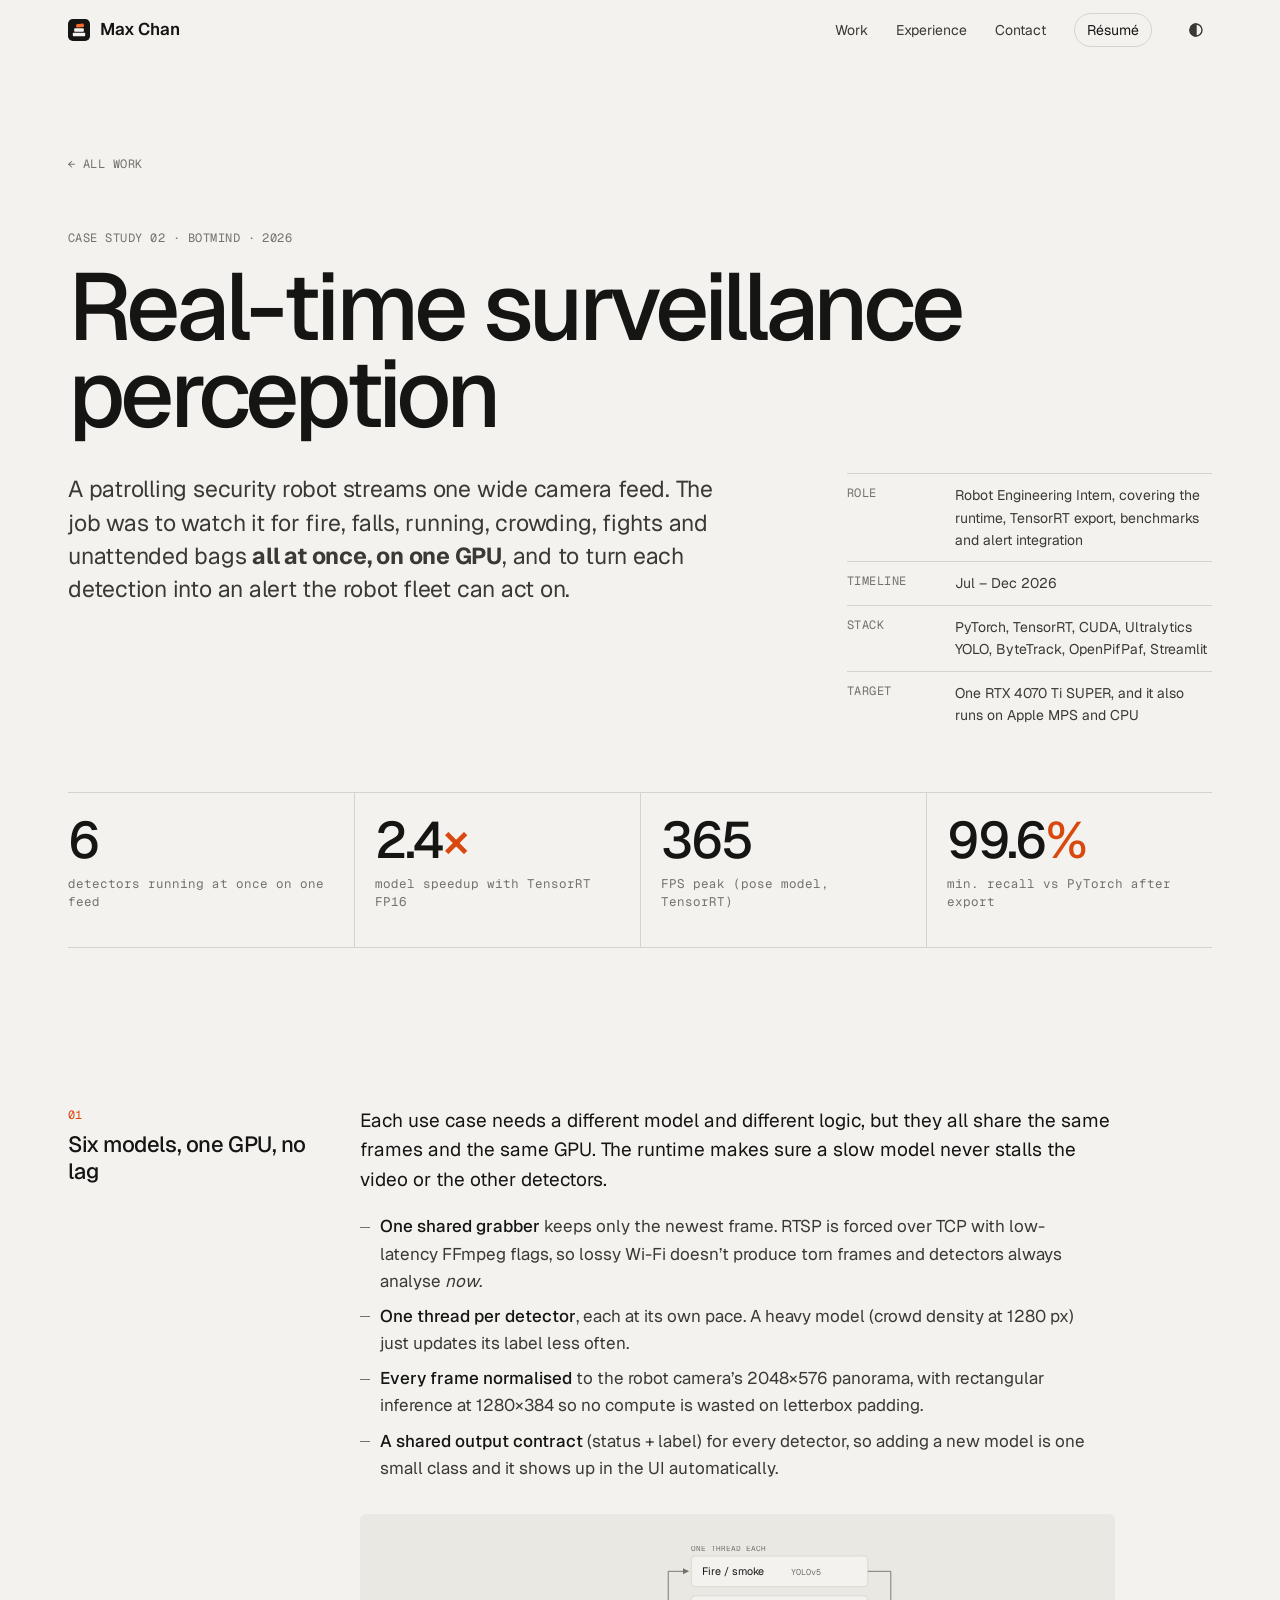
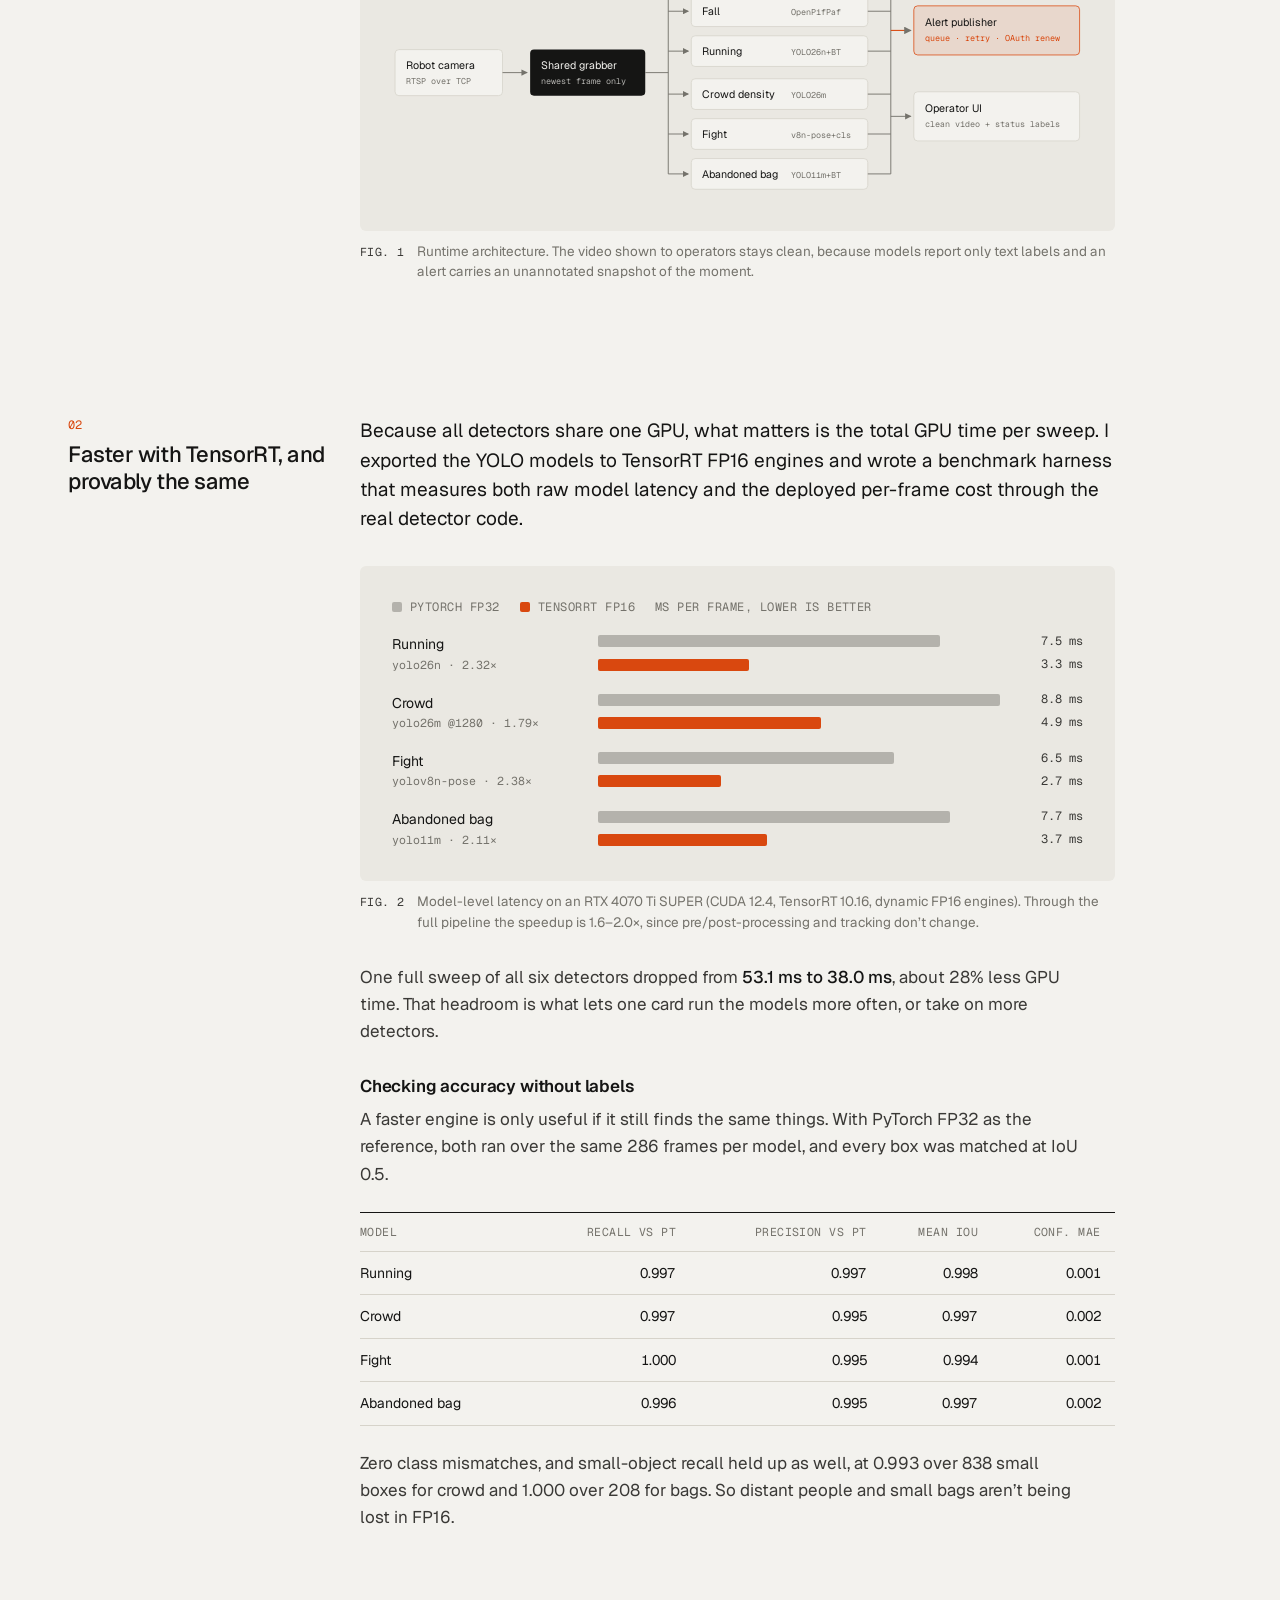
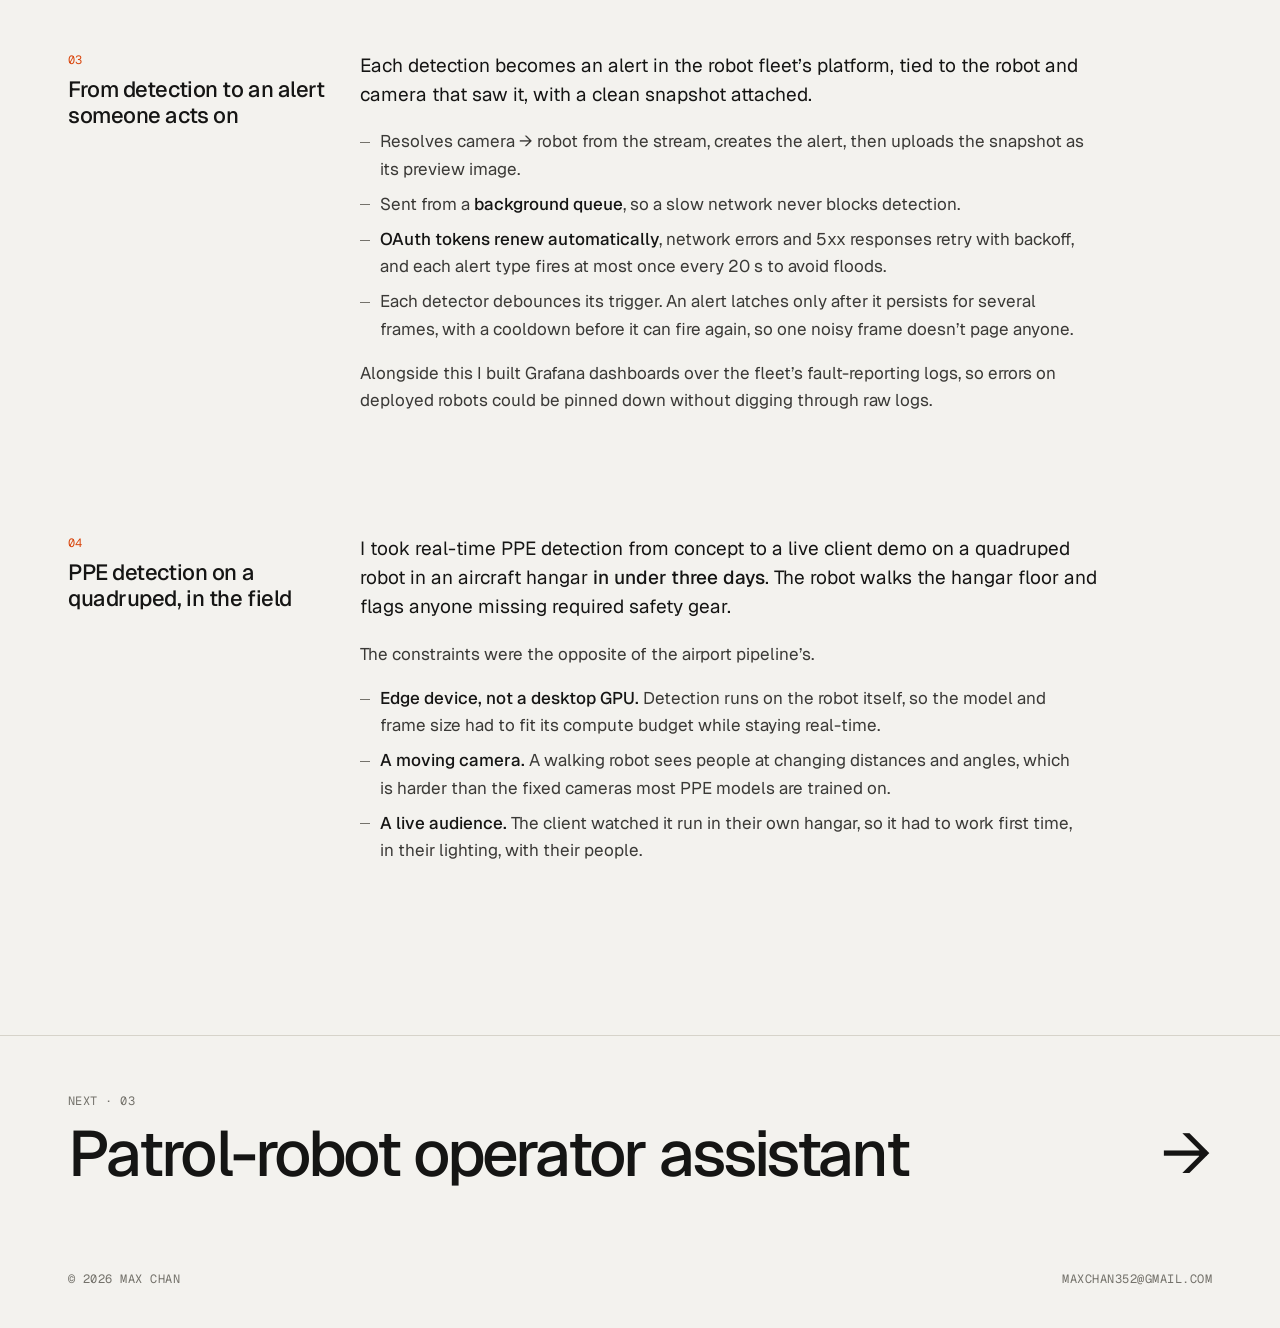
==== commit c3ba2296: "Rewrite sentences that used colons and semicolons Co-Authored-By: Claude Opus 5.5 <noreply@anthropic" ====
--- a/work/airport-perception.html
+++ b/work/airport-perception.html
@@ -41,15 +41,15 @@
       <h1>Real-time surveillance perception</h1>
       <div class="cs-intro">
         <p class="lede">
-          A patrolling security robot streams one wide camera feed. The job: watch it for fire, falls, running,
-          crowding, fights and unattended bags <strong>all at once, on one GPU</strong>, and turn each detection
+          A patrolling security robot streams one wide camera feed. The job was to watch it for fire, falls, running,
+          crowding, fights and unattended bags <strong>all at once, on one GPU</strong>, and to turn each detection
           into an alert the robot fleet can act on.
         </p>
         <dl class="cs-facts">
-          <div><dt class="label">Role</dt><dd>Robot Engineering Intern: runtime, TensorRT export, benchmarks, alert integration</dd></div>
+          <div><dt class="label">Role</dt><dd>Robot Engineering Intern, covering the runtime, TensorRT export, benchmarks and alert integration</dd></div>
           <div><dt class="label">Timeline</dt><dd>Jul – Dec 2026</dd></div>
           <div><dt class="label">Stack</dt><dd>PyTorch, TensorRT, CUDA, Ultralytics YOLO, ByteTrack, OpenPifPaf, Streamlit</dd></div>
-          <div><dt class="label">Target</dt><dd>One RTX 4070 Ti SUPER; also runs on Apple MPS and CPU</dd></div>
+          <div><dt class="label">Target</dt><dd>One RTX 4070 Ti SUPER, and it also runs on Apple MPS and CPU</dd></div>
         </dl>
       </div>
 
@@ -75,7 +75,7 @@
         </ul>
         <figure>
           <div class="diagram diagram-scroll">
-            <svg viewBox="0 0 900 330" role="img" aria-label="Architecture: robot camera to a shared frame grabber, fanned out to six detector threads, which feed an alert publisher and the operator UI">
+            <svg viewBox="0 0 900 330" role="img" aria-label="Architecture diagram. The robot camera feeds a shared frame grabber, which fans out to six detector threads that feed an alert publisher and the operator UI">
               <defs><marker id="ah" viewBox="0 0 8 8" refX="7" refY="4" markerWidth="7" markerHeight="7" orient="auto"><path d="M0 0 L8 4 L0 8 z" class="arrowhead"/></marker></defs>
               <rect class="box" x="4" y="135" width="140" height="60" rx="5"/>
               <text class="t" x="18" y="160">Robot camera</text><text class="t-s" x="18" y="180">RTSP over TCP</text>
@@ -105,13 +105,13 @@
               <text class="t-s" x="390" y="6" style="font-size:10px">ONE THREAD EACH</text>
             </svg>
           </div>
-          <figcaption><span class="mono">Fig. 1</span><span>Runtime architecture. The video shown to operators stays clean: models report only text labels, and an alert carries an unannotated snapshot of the moment.</span></figcaption>
+          <figcaption><span class="mono">Fig. 1</span><span>Runtime architecture. The video shown to operators stays clean, because models report only text labels and an alert carries an unannotated snapshot of the moment.</span></figcaption>
         </figure>
       </div>
     </section>
 
     <section class="chapter">
-      <div class="chapter-side"><div class="sticky"><span class="num">02</span><h2>TensorRT: faster, and provably the same</h2></div></div>
+      <div class="chapter-side"><div class="sticky"><span class="num">02</span><h2>Faster with TensorRT, and provably the same</h2></div></div>
       <div class="chapter-body">
         <p>Because all detectors share one GPU, what matters is the total GPU time per sweep. I exported the YOLO models to TensorRT FP16 engines and wrote a benchmark harness that measures both raw model latency and the deployed per-frame cost through the real detector code.</p>
         <figure>
@@ -165,7 +165,7 @@
             </tbody>
           </table>
         </div>
-        <p>Zero class mismatches, and small-object recall held up as well: 0.993 over 838 small boxes for crowd, 1.000 over 208 for bags. So distant people and small bags aren’t being lost in FP16.</p>
+        <p>Zero class mismatches, and small-object recall held up as well, at 0.993 over 838 small boxes for crowd and 1.000 over 208 for bags. So distant people and small bags aren’t being lost in FP16.</p>
       </div>
     </section>
 
@@ -176,18 +176,18 @@
         <ul>
           <li>Resolves camera → robot from the stream, creates the alert, then uploads the snapshot as its preview image.</li>
           <li>Sent from a <strong>background queue</strong>, so a slow network never blocks detection.</li>
-          <li><strong>OAuth tokens renew automatically</strong>; network errors and 5xx responses retry with backoff; at most one alert per type every 20 s to avoid floods.</li>
-          <li>Each detector debounces its trigger: an alert latches only after it persists for several frames, with a cooldown before it can fire again, so one noisy frame doesn’t page anyone.</li>
+          <li><strong>OAuth tokens renew automatically</strong>, network errors and 5xx responses retry with backoff, and each alert type fires at most once every 20 s to avoid floods.</li>
+          <li>Each detector debounces its trigger. An alert latches only after it persists for several frames, with a cooldown before it can fire again, so one noisy frame doesn’t page anyone.</li>
         </ul>
         <p>Alongside this I built Grafana dashboards over the fleet’s fault-reporting logs, so errors on deployed robots could be pinned down without digging through raw logs.</p>
       </div>
     </section>
 
     <section class="chapter">
-      <div class="chapter-side"><div class="sticky"><span class="num">04</span><h2>In the field: PPE detection on a quadruped</h2></div></div>
-      <div class="chapter-body">
-        <p>I took real-time PPE detection from concept to a live client demo on a quadruped robot in an aircraft hangar <strong>in under three days</strong>: the robot walks the hangar floor and flags anyone missing required safety gear.</p>
-        <p>The constraints were the opposite of the airport pipeline’s:</p>
+      <div class="chapter-side"><div class="sticky"><span class="num">04</span><h2>PPE detection on a quadruped, in the field</h2></div></div>
+      <div class="chapter-body">
+        <p>I took real-time PPE detection from concept to a live client demo on a quadruped robot in an aircraft hangar <strong>in under three days</strong>. The robot walks the hangar floor and flags anyone missing required safety gear.</p>
+        <p>The constraints were the opposite of the airport pipeline’s.</p>
         <ul>
           <li><strong>Edge device, not a desktop GPU.</strong> Detection runs on the robot itself, so the model and frame size had to fit its compute budget while staying real-time.</li>
           <li><strong>A moving camera.</strong> A walking robot sees people at changing distances and angles, which is harder than the fixed cameras most PPE models are trained on.</li>
